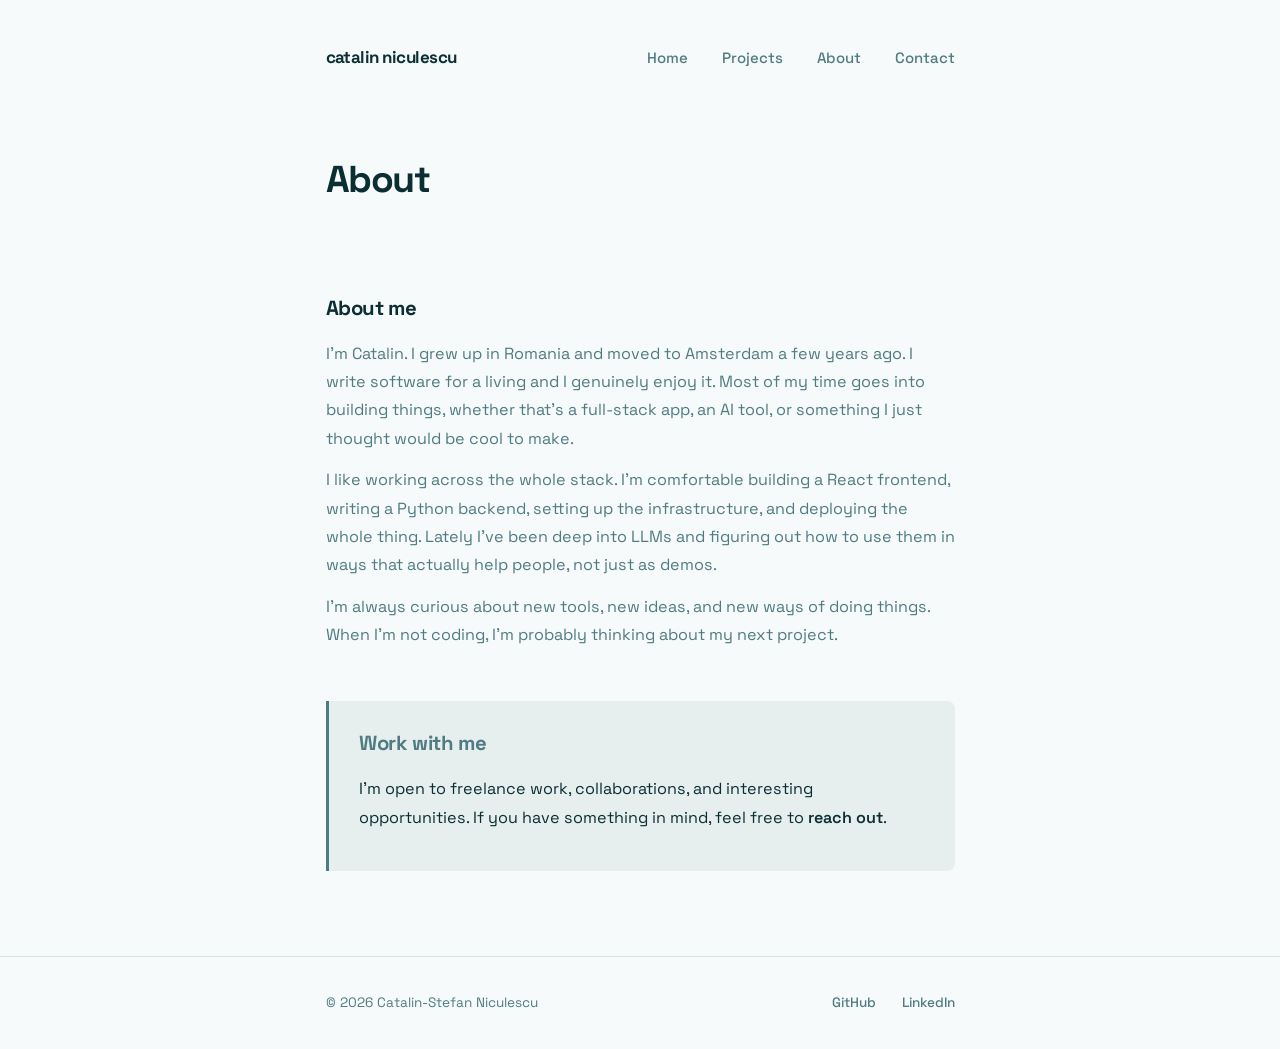
==== about.html @ c6d41566 "Initial commit: personal blog website Static site with home, projects, about, and contact pages. Inc" ====
<!DOCTYPE html>
<html lang="en">
<head>
  <meta charset="UTF-8">
  <meta name="viewport" content="width=device-width, initial-scale=1.0">
  <title>About – Catalin-Stefan Niculescu</title>
  <link rel="preconnect" href="https://fonts.googleapis.com">
  <link rel="preconnect" href="https://fonts.gstatic.com" crossorigin>
  <link href="https://fonts.googleapis.com/css2?family=Space+Grotesk:wght@400;500;600;700&display=swap" rel="stylesheet">
  <link rel="stylesheet" href="style.css">
</head>
<body>

  <nav>
    <div class="container">
      <a href="index.html" class="nav-name">catalin niculescu</a>
      <ul class="nav-links">
        <li><a href="index.html">Home</a></li>
        <li><a href="projects.html">Projects</a></li>
        <li><a href="about.html" class="active">About</a></li>
        <li><a href="contact.html">Contact</a></li>
      </ul>
    </div>
  </nav>

  <main class="container">

    <div class="hero">
      <h1>About</h1>
    </div>

    <div class="about-block">
      <h2>About me</h2>
      <p>
        I'm Catalin. I grew up in Romania and moved to Amsterdam a few years ago. I write software for a living and I genuinely enjoy it. Most of my time goes into building things, whether that's a full-stack app, an AI tool, or something I just thought would be cool to make.
      </p>
      <p>
        I like working across the whole stack. I'm comfortable building a React frontend, writing a Python backend, setting up the infrastructure, and deploying the whole thing. Lately I've been deep into LLMs and figuring out how to use them in ways that actually help people, not just as demos.
      </p>
      <p>
        I'm always curious about new tools, new ideas, and new ways of doing things. When I'm not coding, I'm probably thinking about my next project.
      </p>
    </div>

    <div class="about-block">
      <div class="work-with-me">
        <h2>Work with me</h2>
        <p>
          I'm open to freelance work, collaborations, and interesting opportunities. If you have something in mind, feel free to <a href="contact.html"><strong>reach out</strong></a>.
        </p>
      </div>
    </div>

  </main>

  <footer>
    <div class="container">
      <span>&copy; 2026 Catalin-Stefan Niculescu</span>
      <div class="footer-links">
        <a href="https://github.com/catancs" target="_blank" rel="noopener">GitHub</a>
        <a href="https://www.linkedin.com/in/catalin-stefan-niculescu-9aa531197/" target="_blank" rel="noopener">LinkedIn</a>
      </div>
    </div>
  </footer>

</body>
</html>
---- style.css ----
/* === Variables === */
:root {
  --dark: #0B2E33;
  --accent: #4F7C82;
  --accent-soft: rgba(79, 124, 130, 0.1);
  --text: #0B2E33;
  --text-muted: #4F7C82;
  --bg: #f7fafa;
  --border: #d4e4e6;
  --max-width: 680px;
}

*, *::before, *::after {
  margin: 0;
  padding: 0;
  box-sizing: border-box;
}

html {
  font-size: 17px;
  scroll-behavior: smooth;
}

body {
  font-family: 'Space Grotesk', sans-serif;
  background: var(--bg);
  color: var(--text);
  line-height: 1.75;
  -webkit-font-smoothing: antialiased;
}

a {
  color: var(--accent);
  text-decoration: none;
  transition: opacity 0.2s;
}

a:hover {
  opacity: 0.75;
}

::selection {
  background: var(--accent);
  color: #fff;
}

/* === Layout === */
.container {
  max-width: var(--max-width);
  margin: 0 auto;
  padding: 0 1.5rem;
}

/* === Navigation === */
nav {
  padding: 2.5rem 0 2rem;
}

nav .container {
  display: flex;
  justify-content: space-between;
  align-items: center;
}

.nav-name {
  font-weight: 700;
  font-size: 1rem;
  color: var(--text);
  text-decoration: none;
  letter-spacing: -0.03em;
}

.nav-name:hover {
  color: var(--accent);
  opacity: 1;
}

.nav-links {
  display: flex;
  gap: 2rem;
  list-style: none;
}

.nav-links a {
  color: var(--text-muted);
  font-size: 0.88rem;
  font-weight: 500;
  text-decoration: none;
}

.nav-links a:hover {
  color: var(--text);
  opacity: 1;
}

.nav-links a.active {
  color: var(--accent);
}

/* === Hero === */
.hero {
  padding: 3rem 0 4rem;
}

.hero h1 {
  font-size: 2.2rem;
  font-weight: 700;
  letter-spacing: -0.04em;
  line-height: 1.2;
  margin-bottom: 1.2rem;
}

.hero h1 span {
  color: var(--accent);
}

.hero-text {
  font-size: 1.05rem;
  color: var(--text-muted);
  line-height: 1.8;
}

.hero-text strong {
  color: var(--text);
  font-weight: 600;
}

.hero-photo {
  float: right;
  width: 180px;
  height: auto;
  border-radius: 10px;
  margin: 0.2rem 0 1rem 1.5rem;
  shape-outside: margin-box;
}

/* === Section === */
section {
  margin-bottom: 4rem;
}

.section-label {
  font-size: 0.72rem;
  font-weight: 700;
  text-transform: uppercase;
  letter-spacing: 0.12em;
  color: var(--accent);
  margin-bottom: 1.5rem;
}

/* === Home: Role Cards === */
.roles {
  display: flex;
  flex-direction: column;
  gap: 1.2rem;
}

.role {
  display: flex;
  justify-content: space-between;
  align-items: baseline;
  padding-bottom: 1.2rem;
  border-bottom: 1px solid var(--border);
}

.role:last-child {
  border-bottom: none;
  padding-bottom: 0;
}

.role-title {
  font-weight: 600;
  font-size: 0.95rem;
}

.role-company {
  color: var(--text-muted);
  font-size: 0.88rem;
}

.role-date {
  font-size: 0.8rem;
  color: var(--text-muted);
  white-space: nowrap;
}

/* === Home: Skills === */
.skills {
  display: flex;
  flex-wrap: wrap;
  gap: 0.45rem;
}

.skill {
  background: var(--accent-soft);
  color: var(--accent);
  padding: 0.3rem 0.75rem;
  border-radius: 100px;
  font-size: 0.78rem;
  font-weight: 600;
}

/* === Latest Posts === */
.post-list {
  display: flex;
  flex-direction: column;
}

.post-item {
  display: flex;
  align-items: baseline;
  gap: 1.2rem;
  padding: 0.9rem 0;
  border-bottom: 1px solid var(--border);
  text-decoration: none;
  color: var(--text);
}

.post-item:first-child {
  padding-top: 0;
}

.post-item:last-child {
  border-bottom: none;
}

.post-date {
  font-size: 0.78rem;
  color: var(--text-muted);
  white-space: nowrap;
  min-width: 5.5rem;
}

.post-title {
  font-weight: 600;
  font-size: 0.95rem;
  transition: color 0.2s;
  text-decoration: underline;
  text-underline-offset: 3px;
  text-decoration-color: var(--border);
}

.post-item:hover .post-title {
  text-decoration-color: var(--accent);
}

/* === Find me on === */
.find-me {
  display: flex;
  align-items: center;
  gap: 0.7rem;
  margin-top: 1.5rem;
  font-size: 0.9rem;
  color: var(--text-muted);
}

.find-me span {
  font-weight: 500;
}

.social-icons {
  display: flex;
  gap: 0.6rem;
  align-items: center;
}

.social-icons a {
  color: var(--text-muted);
  display: flex;
  align-items: center;
  transition: color 0.2s;
}

.social-icons a:hover {
  color: var(--accent);
  opacity: 1;
}

.social-icons a svg {
  width: 20px;
  height: 20px;
}

/* === Timeline (Projects) === */
.timeline {
  position: relative;
  padding-left: 2rem;
}

.timeline::before {
  content: '';
  position: absolute;
  left: 3px;
  top: 8px;
  bottom: 8px;
  width: 2px;
  background: var(--border);
}

.timeline-item {
  position: relative;
  margin-bottom: 2.5rem;
}

.timeline-item:last-child {
  margin-bottom: 0;
}

.timeline-item::before {
  content: '';
  position: absolute;
  left: -2rem;
  top: 8px;
  width: 8px;
  height: 8px;
  border-radius: 50%;
  background: var(--accent);
  border: 2px solid var(--bg);
  box-shadow: 0 0 0 2px var(--accent);
}

.timeline-date {
  font-size: 0.75rem;
  font-weight: 600;
  color: var(--text-muted);
  margin-bottom: 0.3rem;
  letter-spacing: 0.02em;
}

.timeline-title {
  font-size: 1.1rem;
  font-weight: 700;
  letter-spacing: -0.02em;
  margin-bottom: 0.3rem;
}

.timeline-title a {
  color: var(--text);
  text-decoration: none;
}

.timeline-title a:hover {
  color: var(--accent);
  opacity: 1;
}

.timeline-title a svg {
  width: 14px;
  height: 14px;
  vertical-align: -1px;
  margin-left: 4px;
  opacity: 0.4;
  transition: opacity 0.2s;
}

.timeline-title a:hover svg {
  opacity: 1;
}

.timeline-desc {
  font-size: 0.9rem;
  color: var(--text-muted);
  line-height: 1.7;
  margin-bottom: 0.6rem;
}

.timeline-tags {
  display: flex;
  flex-wrap: wrap;
  gap: 0.35rem;
}

.timeline-tag {
  font-size: 0.72rem;
  font-weight: 600;
  color: var(--accent);
  background: var(--accent-soft);
  padding: 0.2rem 0.55rem;
  border-radius: 4px;
}

/* === About === */
.about-block {
  margin-bottom: 3rem;
}

.about-block h2 {
  font-size: 1.2rem;
  font-weight: 700;
  letter-spacing: -0.02em;
  margin-bottom: 0.8rem;
}

.about-block p {
  color: var(--text-muted);
  margin-bottom: 0.8rem;
  font-size: 0.95rem;
}

.about-block p strong {
  color: var(--text);
  font-weight: 600;
}

.work-with-me {
  background: var(--accent-soft);
  border-left: 3px solid var(--accent);
  padding: 1.5rem 1.8rem;
  border-radius: 0 8px 8px 0;
}

.work-with-me h2 {
  color: var(--accent);
}

.work-with-me p {
  color: var(--text);
}

/* === Contact === */
.contact-list {
  display: flex;
  flex-direction: column;
}

.contact-row {
  display: flex;
  align-items: center;
  gap: 1rem;
  padding: 1rem 0;
  border-bottom: 1px solid var(--border);
  text-decoration: none;
  color: var(--text);
  transition: color 0.2s;
}

.contact-row:last-child {
  border-bottom: none;
}

.contact-row:hover {
  color: var(--accent);
  opacity: 1;
}

.contact-row svg {
  width: 20px;
  height: 20px;
  flex-shrink: 0;
  color: var(--accent);
}

.contact-row .label {
  font-size: 0.72rem;
  font-weight: 700;
  text-transform: uppercase;
  letter-spacing: 0.1em;
  color: var(--text-muted);
}

.contact-row .value {
  font-size: 0.95rem;
  font-weight: 500;
}

/* === Blog Post === */
.post-content {
  font-size: 0.95rem;
  line-height: 1.85;
  color: var(--text-muted);
}

.post-content strong {
  color: var(--text);
  font-weight: 600;
}

.post-content h2 {
  font-size: 1.15rem;
  font-weight: 700;
  color: var(--text);
  margin: 2rem 0 0.8rem;
  letter-spacing: -0.02em;
}

.post-content p {
  margin-bottom: 1rem;
}

.post-content a {
  color: var(--accent);
  text-decoration: underline;
  text-underline-offset: 2px;
}

.post-content code {
  background: var(--accent-soft);
  color: var(--accent);
  padding: 0.15rem 0.4rem;
  border-radius: 4px;
  font-size: 0.85rem;
  font-family: 'JetBrains Mono', monospace;
}

.post-content pre {
  background: var(--dark);
  color: #e2e2f0;
  padding: 1.2rem 1.5rem;
  border-radius: 8px;
  overflow-x: auto;
  margin: 1.2rem 0;
  font-size: 0.82rem;
  line-height: 1.6;
}

.post-content pre code {
  background: none;
  color: inherit;
  padding: 0;
  border-radius: 0;
  font-size: inherit;
}

.post-meta {
  font-size: 0.8rem;
  color: var(--text-muted);
  margin-bottom: 2rem;
  display: flex;
  gap: 1.5rem;
  align-items: center;
}

.post-meta a {
  color: var(--accent);
  font-weight: 600;
}

.post-back {
  display: inline-block;
  margin-bottom: 2rem;
  font-size: 0.88rem;
  font-weight: 500;
  color: var(--text-muted);
}

.post-back:hover {
  color: var(--accent);
  opacity: 1;
}

/* === Footer === */
footer {
  margin-top: 5rem;
  padding: 2rem 0;
  border-top: 1px solid var(--border);
}

footer .container {
  display: flex;
  justify-content: space-between;
  align-items: center;
  font-size: 0.8rem;
  color: var(--text-muted);
}

footer a {
  color: var(--text-muted);
  text-decoration: none;
  font-weight: 500;
}

footer a:hover {
  color: var(--accent);
}

.footer-links {
  display: flex;
  gap: 1.5rem;
}

/* === Responsive === */
@media (max-width: 600px) {
  html { font-size: 15px; }

  nav .container {
    flex-direction: column;
    align-items: flex-start;
    gap: 0.8rem;
  }

  .nav-links { gap: 1.4rem; }

  .hero h1 { font-size: 1.7rem; }

  .hero { padding: 2rem 0 3rem; }

  .hero-photo {
    float: none;
    display: block;
    width: 140px;
    margin: 0 auto 1.5rem;
  }

  .role {
    flex-direction: column;
    gap: 0.15rem;
  }

  .post-item {
    flex-direction: column;
    gap: 0.2rem;
  }
}
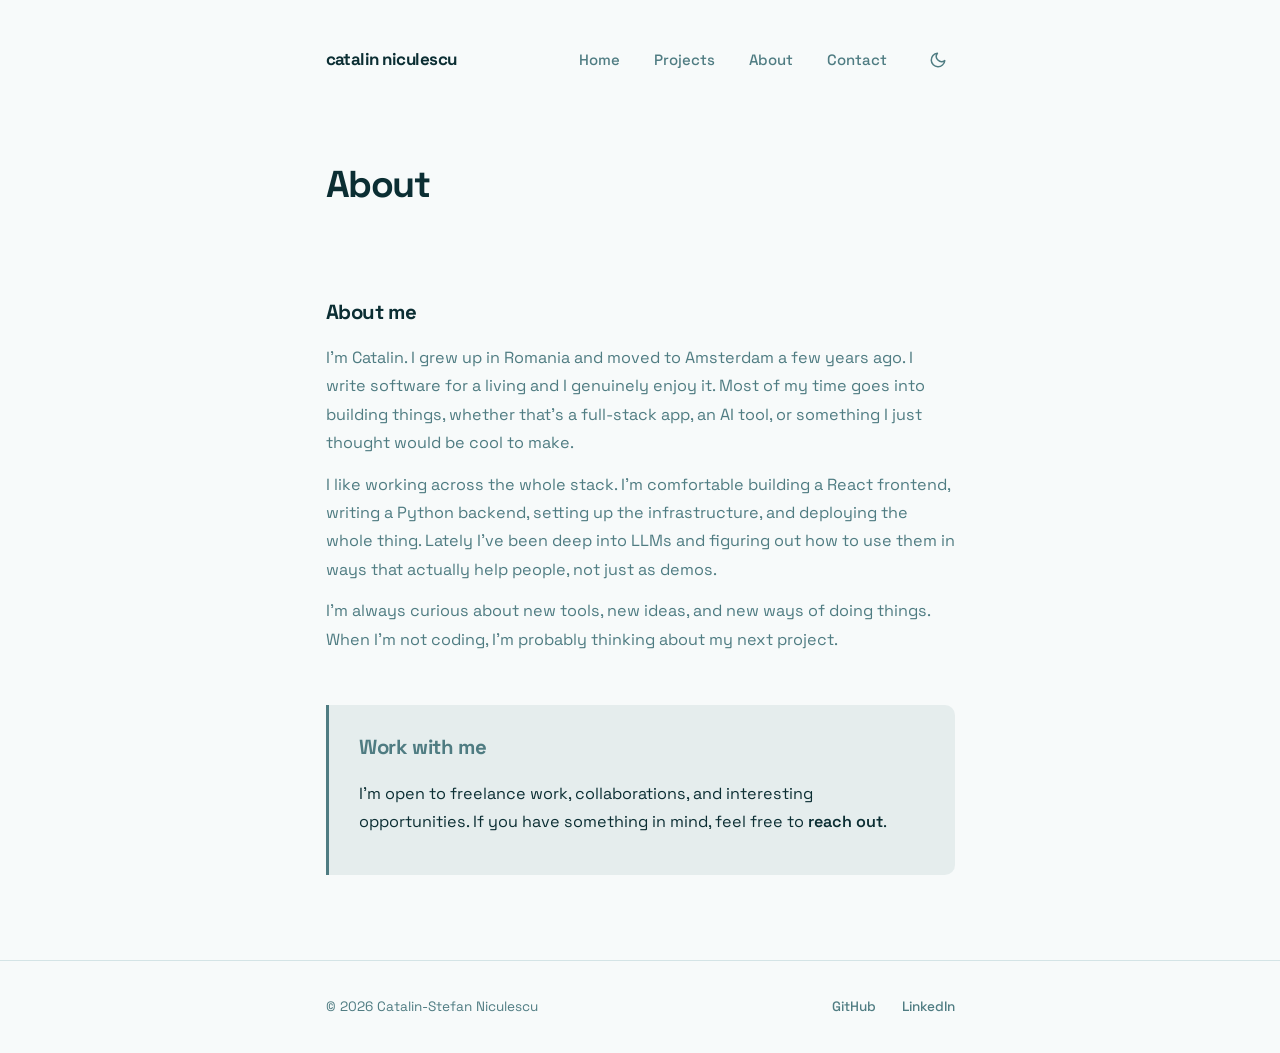
==== commit 5dcb0e69: "Add site-wide dark mode: theme toggle, favicon, persisted preference Completes a feature that was pr" ====
--- a/about.html
+++ b/about.html
@@ -3,7 +3,11 @@
 <head>
   <meta charset="UTF-8">
   <meta name="viewport" content="width=device-width, initial-scale=1.0">
-  <title>About – Catalin-Stefan Niculescu</title>
+  <link rel="icon" type="image/svg+xml" href="favicon.svg">
+  <meta name="theme-color" content="#f7fafa" media="(prefers-color-scheme: light)">
+  <meta name="theme-color" content="#0c1f22" media="(prefers-color-scheme: dark)">
+  <script>(function(){try{var t=localStorage.getItem("theme");if(t)document.documentElement.setAttribute("data-theme",t);}catch(e){}})();</script>
+  <title>About - Catalin-Stefan Niculescu</title>
   <link rel="preconnect" href="https://fonts.googleapis.com">
   <link rel="preconnect" href="https://fonts.gstatic.com" crossorigin>
   <link href="https://fonts.googleapis.com/css2?family=Space+Grotesk:wght@400;500;600;700&display=swap" rel="stylesheet">
@@ -19,6 +23,12 @@
         <li><a href="projects.html">Projects</a></li>
         <li><a href="about.html" class="active">About</a></li>
         <li><a href="contact.html">Contact</a></li>
+        <li class="nav-toggle-li">
+          <button type="button" class="theme-toggle" aria-label="Toggle dark mode" title="Toggle theme">
+            <svg class="icon-moon" viewBox="0 0 24 24" fill="none" stroke="currentColor" stroke-width="2" stroke-linecap="round" stroke-linejoin="round"><path d="M21 12.79A9 9 0 1 1 11.21 3 7 7 0 0 0 21 12.79z"/></svg>
+            <svg class="icon-sun" viewBox="0 0 24 24" fill="none" stroke="currentColor" stroke-width="2" stroke-linecap="round" stroke-linejoin="round"><circle cx="12" cy="12" r="5"/><line x1="12" y1="1" x2="12" y2="3"/><line x1="12" y1="21" x2="12" y2="23"/><line x1="4.22" y1="4.22" x2="5.64" y2="5.64"/><line x1="18.36" y1="18.36" x2="19.78" y2="19.78"/><line x1="1" y1="12" x2="3" y2="12"/><line x1="21" y1="12" x2="23" y2="12"/><line x1="4.22" y1="19.78" x2="5.64" y2="18.36"/><line x1="18.36" y1="5.64" x2="19.78" y2="4.22"/></svg>
+          </button>
+        </li>
       </ul>
     </div>
   </nav>
@@ -63,5 +73,7 @@
     </div>
   </footer>
 
+  <script src="theme.js"></script>
+
 </body>
 </html>
--- a/style.css
+++ b/style.css
@@ -1,13 +1,51 @@
-/* === Variables === */
+/* === Design tokens === */
 :root {
-  --dark: #0B2E33;
-  --accent: #4F7C82;
-  --accent-soft: rgba(79, 124, 130, 0.1);
+  /* Light theme (default) */
+  --bg: #f7fafa;
+  --surface: #ffffff;
   --text: #0B2E33;
   --text-muted: #4F7C82;
-  --bg: #f7fafa;
+  --accent: #4F7C82;
+  --accent-soft: rgba(79, 124, 130, 0.10);
   --border: #d4e4e6;
+  --code-bg: #0B2E33;
+  --code-text: #e2e2f0;
+
+  /* Radius scale (one system, used everywhere) */
+  --radius-sm: 6px;
+  --radius-md: 10px;
+  --radius-pill: 999px;
+
+  --ease: cubic-bezier(0.16, 1, 0.3, 1);
   --max-width: 680px;
+}
+
+/* Dark theme: follow the OS unless the visitor forced light */
+@media (prefers-color-scheme: dark) {
+  :root:not([data-theme="light"]) {
+    --bg: #0c1f22;
+    --surface: #11292e;
+    --text: #e6f0f0;
+    --text-muted: #93b4b7;
+    --accent: #6fb3b9;
+    --accent-soft: rgba(111, 179, 185, 0.14);
+    --border: #1e3a3f;
+    --code-bg: #081619;
+    --code-text: #d7e6e6;
+  }
+}
+
+/* Dark theme: forced on via the toggle (overrides OS) */
+:root[data-theme="dark"] {
+  --bg: #0c1f22;
+  --surface: #11292e;
+  --text: #e6f0f0;
+  --text-muted: #93b4b7;
+  --accent: #6fb3b9;
+  --accent-soft: rgba(111, 179, 185, 0.14);
+  --border: #1e3a3f;
+  --code-bg: #081619;
+  --code-text: #d7e6e6;
 }
 
 *, *::before, *::after {
@@ -27,21 +65,31 @@
   color: var(--text);
   line-height: 1.75;
   -webkit-font-smoothing: antialiased;
+  transition: background 0.3s var(--ease), color 0.3s var(--ease);
 }
 
 a {
   color: var(--accent);
   text-decoration: none;
-  transition: opacity 0.2s;
+  transition: opacity 0.2s, color 0.2s;
 }
 
 a:hover {
   opacity: 0.75;
 }
 
+/* Keyboard focus: visible ring for everyone tabbing through */
+a:focus-visible,
+button:focus-visible {
+  outline: 2px solid var(--accent);
+  outline-offset: 3px;
+  border-radius: 3px;
+  opacity: 1;
+}
+
 ::selection {
   background: var(--accent);
-  color: #fff;
+  color: var(--bg);
 }
 
 /* === Layout === */
@@ -79,6 +127,7 @@
   display: flex;
   gap: 2rem;
   list-style: none;
+  align-items: center;
 }
 
 .nav-links a {
@@ -96,6 +145,48 @@
 .nav-links a.active {
   color: var(--accent);
 }
+
+/* === Theme toggle === */
+.nav-toggle-li {
+  display: flex;
+  align-items: center;
+}
+
+.theme-toggle {
+  background: none;
+  border: none;
+  cursor: pointer;
+  color: var(--text-muted);
+  display: flex;
+  align-items: center;
+  justify-content: center;
+  width: 34px;
+  height: 34px;
+  border-radius: var(--radius-sm);
+  transition: color 0.2s, background 0.2s;
+}
+
+.theme-toggle:hover {
+  color: var(--accent);
+  background: var(--accent-soft);
+}
+
+.theme-toggle svg {
+  width: 18px;
+  height: 18px;
+}
+
+/* Show the icon that represents the theme you'd switch TO */
+.theme-toggle .icon-sun { display: none; }
+.theme-toggle .icon-moon { display: block; }
+
+@media (prefers-color-scheme: dark) {
+  :root:not([data-theme="light"]) .theme-toggle .icon-sun { display: block; }
+  :root:not([data-theme="light"]) .theme-toggle .icon-moon { display: none; }
+}
+
+:root[data-theme="dark"] .theme-toggle .icon-sun { display: block; }
+:root[data-theme="dark"] .theme-toggle .icon-moon { display: none; }
 
 /* === Hero === */
 .hero {
@@ -129,7 +220,7 @@
   float: right;
   width: 180px;
   height: auto;
-  border-radius: 10px;
+  border-radius: var(--radius-md);
   margin: 0.2rem 0 1rem 1.5rem;
   shape-outside: margin-box;
 }
@@ -195,7 +286,7 @@
   background: var(--accent-soft);
   color: var(--accent);
   padding: 0.3rem 0.75rem;
-  border-radius: 100px;
+  border-radius: var(--radius-pill);
   font-size: 0.78rem;
   font-weight: 600;
 }
@@ -241,6 +332,7 @@
 }
 
 .post-item:hover .post-title {
+  color: var(--accent);
   text-decoration-color: var(--accent);
 }
 
@@ -376,7 +468,7 @@
   color: var(--accent);
   background: var(--accent-soft);
   padding: 0.2rem 0.55rem;
-  border-radius: 4px;
+  border-radius: var(--radius-sm);
 }
 
 /* === About === */
@@ -406,7 +498,7 @@
   background: var(--accent-soft);
   border-left: 3px solid var(--accent);
   padding: 1.5rem 1.8rem;
-  border-radius: 0 8px 8px 0;
+  border-radius: 0 var(--radius-md) var(--radius-md) 0;
 }
 
 .work-with-me h2 {
@@ -497,16 +589,16 @@
   background: var(--accent-soft);
   color: var(--accent);
   padding: 0.15rem 0.4rem;
-  border-radius: 4px;
+  border-radius: var(--radius-sm);
   font-size: 0.85rem;
   font-family: 'JetBrains Mono', monospace;
 }
 
 .post-content pre {
-  background: var(--dark);
-  color: #e2e2f0;
+  background: var(--code-bg);
+  color: var(--code-text);
   padding: 1.2rem 1.5rem;
-  border-radius: 8px;
+  border-radius: var(--radius-md);
   overflow-x: auto;
   margin: 1.2rem 0;
   font-size: 0.82rem;
@@ -548,6 +640,104 @@
   opacity: 1;
 }
 
+/* === Post diagrams === */
+/* Diagrams are hand-drawn SVG built for a light surface, so they always
+   sit on a white figure card. In dark mode this reads as an intentional
+   inset rather than letting white shapes clash with the dark page. */
+.post-diagram {
+  margin: 1.8rem 0 0.4rem;
+  display: block;
+  background: #ffffff;
+  border: 1px solid var(--border);
+  border-radius: var(--radius-md);
+  padding: 1.4rem 1rem;
+}
+
+.post-diagram svg {
+  display: block;
+  width: 100%;
+  max-width: 600px;
+  height: auto;
+  margin: 0 auto;
+}
+
+.post-diagram-caption {
+  text-align: center;
+  font-size: 0.74rem;
+  font-family: 'JetBrains Mono', monospace;
+  color: var(--text-muted);
+  letter-spacing: 0.03em;
+  margin: 0.4rem auto 1.8rem;
+  max-width: 500px;
+  line-height: 1.55;
+}
+
+/* === Post weekly sections (multi-update posts) === */
+.post-week-label {
+  display: inline-block;
+  font-family: 'JetBrains Mono', monospace;
+  font-size: 0.7rem;
+  font-weight: 600;
+  text-transform: uppercase;
+  letter-spacing: 0.18em;
+  color: var(--accent);
+  background: var(--accent-soft);
+  padding: 0.35rem 0.75rem;
+  border-radius: var(--radius-sm);
+  margin-bottom: 1.5rem;
+}
+
+.post-week-separator {
+  display: flex;
+  align-items: center;
+  justify-content: center;
+  margin: 4rem 0 2.5rem 0;
+  position: relative;
+}
+
+.post-week-separator::before,
+.post-week-separator::after {
+  content: "";
+  flex: 1;
+  height: 1px;
+  background: linear-gradient(to right, transparent, var(--border), transparent);
+}
+
+.post-week-separator span {
+  padding: 0 1rem;
+  letter-spacing: 0.6em;
+  color: var(--text-muted);
+  font-size: 1rem;
+  opacity: 0.55;
+}
+
+/* === Reading === */
+.reading-list {
+  display: flex;
+  flex-direction: column;
+  gap: 0.8rem;
+}
+
+.reading-item {
+  display: flex;
+  align-items: baseline;
+  gap: 1rem;
+}
+
+.reading-label {
+  font-size: 0.78rem;
+  font-weight: 600;
+  color: var(--text-muted);
+  white-space: nowrap;
+  min-width: 7rem;
+}
+
+.reading-value {
+  font-size: 0.92rem;
+  font-weight: 500;
+  color: var(--text);
+}
+
 /* === Footer === */
 footer {
   margin-top: 5rem;
@@ -576,6 +766,25 @@
 .footer-links {
   display: flex;
   gap: 1.5rem;
+}
+
+/* === Motion: subtle one-time entrance, off for reduced-motion === */
+@media (prefers-reduced-motion: no-preference) {
+  .hero,
+  main > section,
+  .about-block,
+  .post-content {
+    animation: fade-up 0.6s var(--ease) both;
+  }
+
+  main > section:nth-of-type(1) { animation-delay: 0.06s; }
+  main > section:nth-of-type(2) { animation-delay: 0.12s; }
+  main > section:nth-of-type(3) { animation-delay: 0.18s; }
+}
+
+@keyframes fade-up {
+  from { opacity: 0; transform: translateY(12px); }
+  to   { opacity: 1; transform: none; }
 }
 
 /* === Responsive === */
